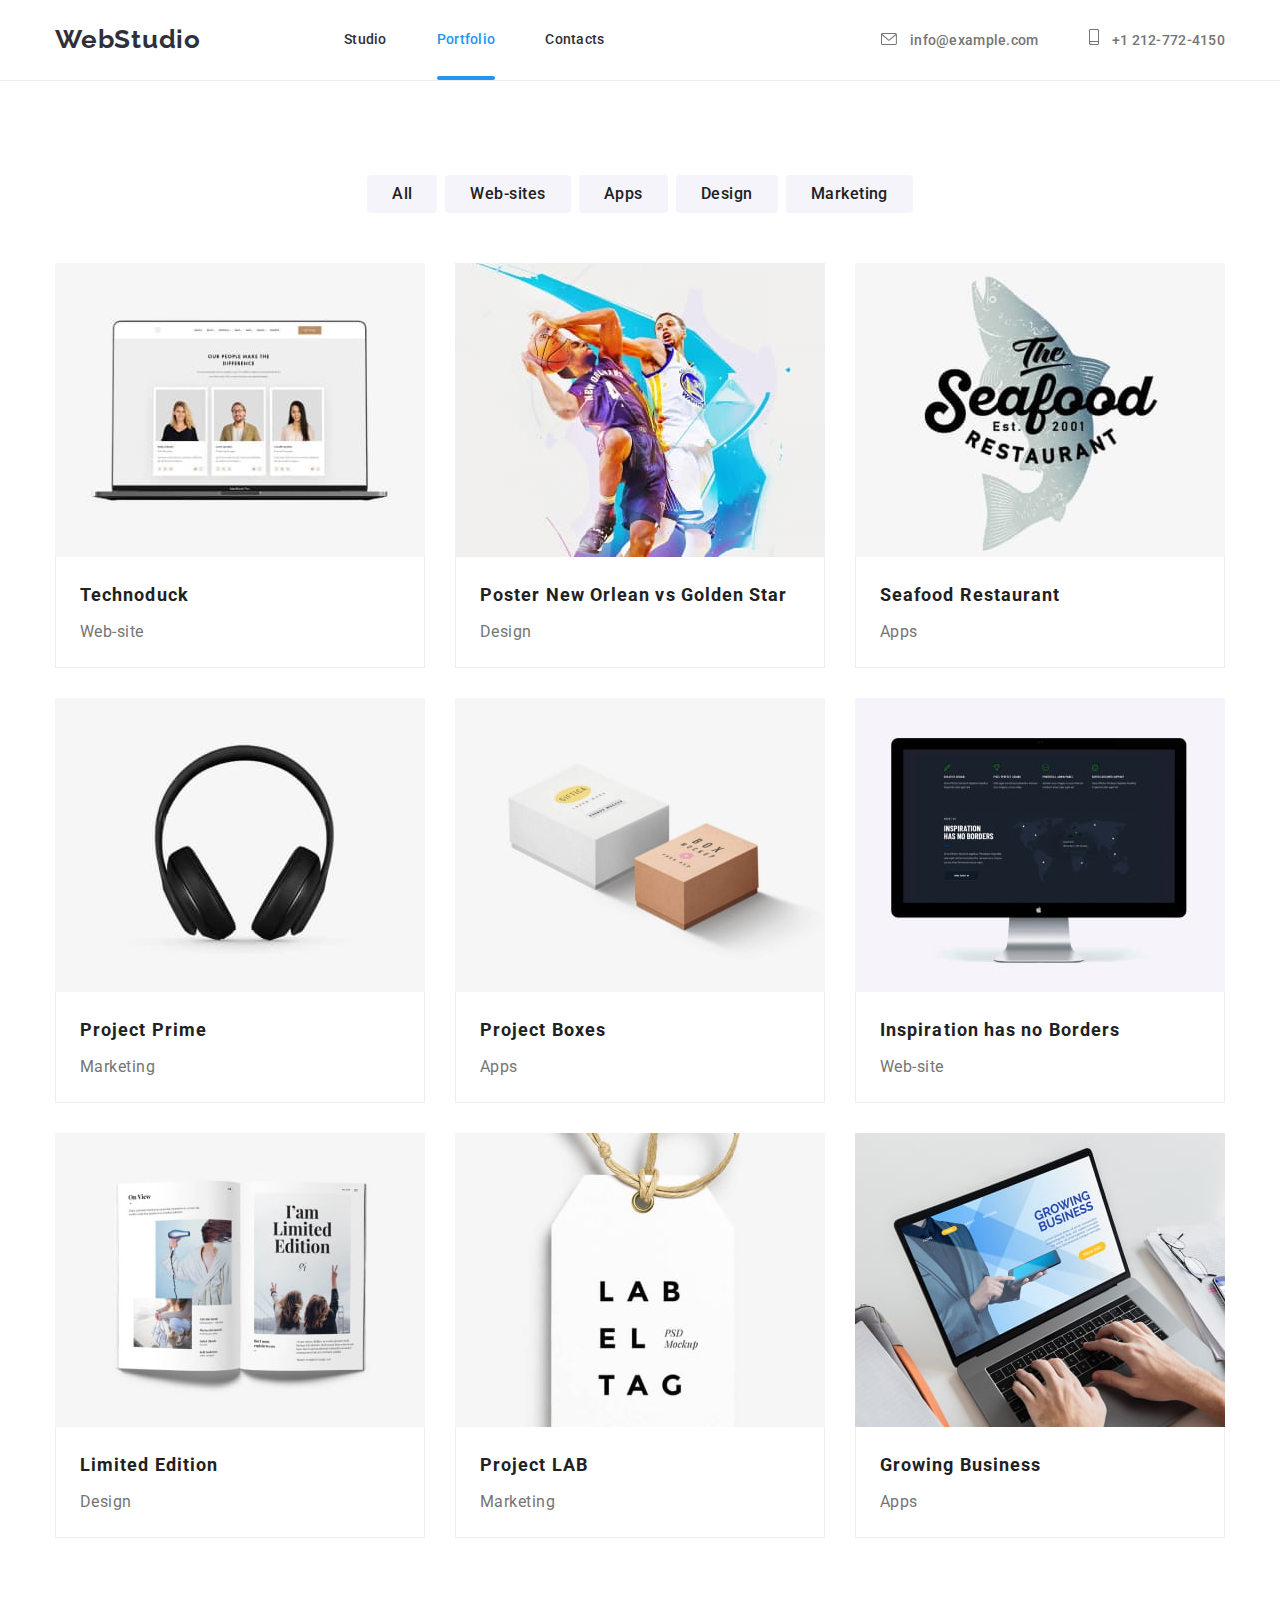
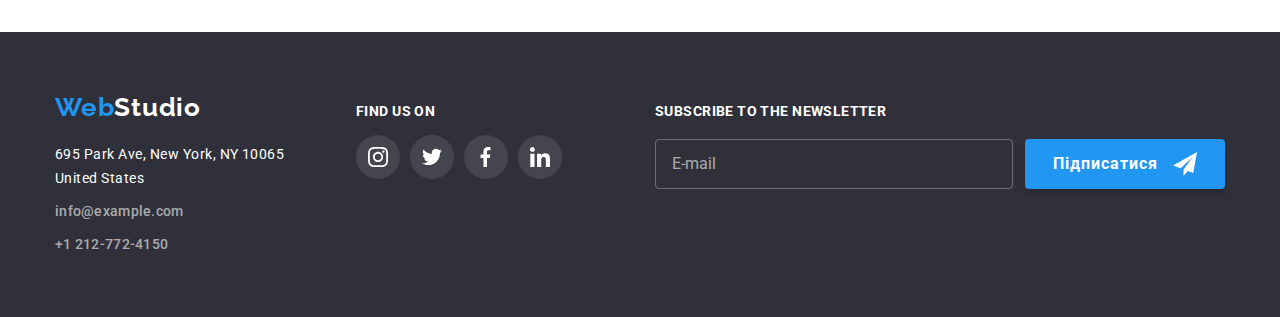
==== portfolio.html @ 1468af61 "2-01" ====
<!DOCTYPE html>
<html lang="en">
  <head>
    <meta charset="UTF-8" />
    <link
      rel="stylesheet"
      href="https://cdnjs.cloudflare.com/ajax/libs/modern-normalize/1.1.0/modern-normalize.min.css"
      integrity="sha512-wpPYUAdjBVSE4KJnH1VR1HeZfpl1ub8YT/NKx4PuQ5NmX2tKuGu6U/JRp5y+Y8XG2tV+wKQpNHVUX03MfMFn9Q=="
      crossorigin="anonymous"
      referrerpolicy="no-referrer"
    />
    <link rel="preconnect" href="https://fonts.googleapis.com" />
    <link rel="preconnect" href="https://fonts.gstatic.com" crossorigin />
    <link href="https://fonts.googleapis.com/css2?family=Raleway:wght@700&family=Roboto:wght@400;500;700;900&display=swap" rel="stylesheet" />

    <meta http-equiv="X-UA-Compatible" content="IE=edge" />
    <meta name="viewport" content="width=device-width, initial-scale=1.0" />

    <link rel="stylesheet" href="./css/styles.css" />
    <title>Portfolio</title>
  </head>
  <body>
    <header class="header">
      <div class="| container flex">
        <nav class="main-nav">
          <ul class="nav-list | flex">
            <li class="nav-list__li">
              <a class="logo logo--header | link" href="./index.html"><span class="logo_span">Web</span>Studio</a>
            </li>
            <li class="nav-list__li"><a class="nav-list__link | link" href="./index.html">Studio</a></li>
            <li class="nav-list__li"><a class="nav-list__link | link is-active" href="./portfolio.html">Portfolio</a></li>
            <li class="nav-list__li"><a class="nav-list__link | link" href="#">Contacts</a></li>
          </ul>
        </nav>
        <ul class="contacts | flex">
          <li class="contacts__li">
            <a class="contacts__link | flex link" href="mailto:info@example.com">
              <svg class="svg-small" width="16px" height="12px">
                <use href="./images/icons.svg#icon-envelope"></use>
              </svg>
              info@example.com</a
            >
          </li>
          <li class="contacts__li">
            <a class="contacts__link | flex link" href="tel:+12127724150">
              <svg class="svg-small" width="10px" height="16px">
                <use href="./images/icons.svg#icon-smartphone"></use>
              </svg>
              +1 212-772-4150</a
            >
          </li>
        </ul>
      </div>
    </header>

    <main>
      <section class="portfolio-section-one | section">
        <div class="container">
          <h1 class="portfolio-section-one__main-header hidden">Filters For Our Portfolio Projects</h1>
          <ul class="portfolio-section-one__buttons | flex">
            <li><button class="portfolio-section-one__button" type="submit">All</button></li>
            <li><button class="portfolio-section-one__button" type="submit">Web-sites</button></li>
            <li><button class="portfolio-section-one__button" type="submit">Apps</button></li>
            <li><button class="portfolio-section-one__button" type="submit">Design</button></li>
            <li><button class="portfolio-section-one__button" type="submit">Marketing</button></li>
          </ul>

          <ul class="portfolio-cards | flex">
            <li class="portfolio-cards__card">
              <a class="portfolio-cards__link" href="#">
                <div class="portfolio-cards__img-wrapper">
                  <img src="./images/gallery/portfolio1.jpg" alt="Technoduck" width="370" />
                  <p class="portfolio-cards__text">
                    Technoduck is a state-of-the-art coronavirus distribution platform. Companies use this platform for digital espionage and attacks on competitors' secure servers.
                  </p>
                </div>
                <div class="portfolio-cards__li-wrapper">
                  <h2 class="portfolio-cards__card-header">Technoduck</h2>
                  <p>Web-site</p>
                </div>
              </a>
            </li>
            <li class="portfolio-cards__card">
              <a class="portfolio-cards__link" href="#">
                <div class="portfolio-cards__img-wrapper">
                  <img src="./images/gallery/portfolio2.jpg" alt="Poster New Orlean vs Golden Star" width="370" />
                  <p class="portfolio-cards__text">
                    Technoduck is a state-of-the-art coronavirus distribution platform. Companies use this platform for digital espionage and attacks on competitors' secure servers.
                  </p>
                </div>
                <div class="portfolio-cards__li-wrapper">
                  <h2 class="portfolio-cards__card-header">Poster New Orlean vs Golden Star</h2>
                  <p>Design</p>
                </div>
              </a>
            </li>
            <li class="portfolio-cards__card">
              <a class="portfolio-cards__link" href="#">
                <div class="portfolio-cards__img-wrapper">
                  <img src="./images/gallery/portfolio3.jpg" alt="Seafood Restaurant " width="370" />
                  <p class="portfolio-cards__text">
                    Technoduck is a state-of-the-art coronavirus distribution platform. Companies use this platform for digital espionage and attacks on competitors' secure servers.
                  </p>
                </div>
                <div class="portfolio-cards__li-wrapper">
                  <h2 class="portfolio-cards__card-header">Seafood Restaurant</h2>
                  <p>Apps</p>
                </div>
              </a>
            </li>
            <li class="portfolio-cards__card">
              <a class="portfolio-cards__link" href="#">
                <div class="portfolio-cards__img-wrapper">
                  <img src="./images/gallery/portfolio4.jpg" alt="Project Prime" width="370" />
                  <p class="portfolio-cards__text">
                    Technoduck is a state-of-the-art coronavirus distribution platform. Companies use this platform for digital espionage and attacks on competitors' secure servers.
                  </p>
                </div>
                <div class="portfolio-cards__li-wrapper">
                  <h2 class="portfolio-cards__card-header">Project Prime</h2>
                  <p>Marketing</p>
                </div>
              </a>
            </li>
            <li class="portfolio-cards__card">
              <a class="portfolio-cards__link" href="#">
                <div class="portfolio-cards__img-wrapper">
                  <img src="./images/gallery/portfolio5.jpg" alt="Project Boxes" width="370" />
                  <p class="portfolio-cards__text">
                    Technoduck is a state-of-the-art coronavirus distribution platform. Companies use this platform for digital espionage and attacks on competitors' secure servers.
                  </p>
                </div>
                <div class="portfolio-cards__li-wrapper">
                  <h2 class="portfolio-cards__card-header">Project Boxes</h2>
                  <p>Apps</p>
                </div>
              </a>
            </li>
            <li class="portfolio-cards__card">
              <a class="portfolio-cards__link" href="#">
                <div class="portfolio-cards__img-wrapper">
                  <img src="./images/gallery/portfolio6.jpg" alt="Inspiration has no Borders" width="370" />
                  <p class="portfolio-cards__text">
                    Technoduck is a state-of-the-art coronavirus distribution platform. Companies use this platform for digital espionage and attacks on competitors' secure servers.
                  </p>
                </div>
                <div class="portfolio-cards__li-wrapper">
                  <h2 class="portfolio-cards__card-header">Inspiration has no Borders</h2>
                  <p>Web-site</p>
                </div>
              </a>
            </li>

            <li class="portfolio-cards__card">
              <a class="portfolio-cards__link" href="#">
                <div class="portfolio-cards__img-wrapper">
                  <img src="./images/gallery/portfolio7.jpg" alt="Limited Edition" width="370" />
                  <p class="portfolio-cards__text">
                    Technoduck is a state-of-the-art coronavirus distribution platform. Companies use this platform for digital espionage and attacks on competitors' secure servers.
                  </p>
                </div>
                <div class="portfolio-cards__li-wrapper">
                  <h2 class="portfolio-cards__card-header">Limited Edition</h2>
                  <p>Design</p>
                </div>
              </a>
            </li>
            <li class="portfolio-cards__card">
              <a class="portfolio-cards__link" href="#">
                <div class="portfolio-cards__img-wrapper">
                  <img src="./images/gallery/portfolio8.jpg" alt="Project LAB" width="370" />
                  <p class="portfolio-cards__text">
                    Technoduck is a state-of-the-art coronavirus distribution platform. Companies use this platform for digital espionage and attacks on competitors' secure servers.
                  </p>
                </div>
                <div class="portfolio-cards__li-wrapper">
                  <h2 class="portfolio-cards__card-header">Project LAB</h2>
                  <p>Marketing</p>
                </div>
              </a>
            </li>
            <li class="portfolio-cards__card">
              <a class="portfolio-cards__link" href="#">
                <div class="portfolio-cards__img-wrapper">
                  <img src="./images/gallery/portfolio9.jpg" alt="Growing Business" width="370" />
                  <p class="portfolio-cards__text">
                    Technoduck is a state-of-the-art coronavirus distribution platform. Companies use this platform for digital espionage and attacks on competitors' secure servers.
                  </p>
                </div>
                <div class="portfolio-cards__li-wrapper">
                  <h2 class="portfolio-cards__card-header">Growing Business</h2>
                  <p>Apps</p>
                </div>
              </a>
            </li>
          </ul>
        </div>
      </section>
    </main>
    <footer class="main-footer">
      <div class="baseline container flex">
        <div>
          <a class="logo logo--footer link" href="./index.html"><span class="logo__span">Web</span>Studio</a>
          <address class="main-footer__address">
            <p>
              <a
                class="main-footer__p-link"
                href="https://www.google.com/maps/place/695+Park+Ave,+New+York,+NY+10065,+USA/@40.7689034,-73.9672143,17z/data=!3m1!4b1!4m5!3m4!1s0x89c258ebe8836e8f:0xa007c44e7c4aa0eb!8m2!3d40.7688994!4d-73.9650256"
              >
                695 Park Ave, New York, NY 10065 United States</a
              >
            </p>
            <ul class="">
              <li class="main-footer__link"><a class="link" href="mailto:info@example.com">info@example.com</a></li>
              <li class="main-footer__link"><a class="link" href="tel:+12127724150">+1 212-772-4150</a></li>
            </ul>
          </address>
        </div>
        <div class="main-footer__join-us">
          <p class="main-footer__join-us-txt">Find us on</p>
          <ul class="main-footer__svg-container">
            <li>
              <a class="main-footer__icon-wrapper" href="#">
                <svg class="main-footer__svg" width="20px" height="20px">
                  <use href="./images/icons.svg#icon-instagram"></use>
                </svg>
              </a>
            </li>
            <li>
              <a class="main-footer__icon-wrapper" href="#">
                <svg class="main-footer__svg" width="20px" height="20px">
                  <use href="./images/icons.svg#icon-twitter"></use>
                </svg>
              </a>
            </li>
            <li>
              <a class="main-footer__icon-wrapper" href="#">
                <svg class="main-footer__svg" width="20px" height="20px">
                  <use href="./images/icons.svg#icon-fb"></use>
                </svg>
              </a>
            </li>
            <li>
              <a class="main-footer__icon-wrapper" href="#">
                <svg class="main-footer__svg" width="20px" height="20px">
                  <use href="./images/icons.svg#icon-linkedin"></use>
                </svg>
              </a>
            </li>
          </ul>
        </div>
        <form class="newsletter">
          <label>
            <p>Subscribe to the newsletter</p>
            <div class="| flex">
              <input class="newsletter__text-field" type="text" name="newsletter_sub" placeholder="E-mail" />
              <button class="newsletter__btn-suscribe">Підписатися</button>
            </div>
          </label>
        </form>
      </div>
    </footer>
  </body>
</html>
---- css/styles.css ----
/*====================================*/
/* RESET */
/*====================================*/

/* Box sizing rules */
*,
*::before,
*::after {
  box-sizing: border-box;
}

/* Remove default margin */
* {
    margin: 0;
    padding: 0;
}

ul{
    list-style: none;
}

html:focus-within {
    scroll-behavior: smooth;
  }

.bbb {
    display: inline-block;
    margin: 0 auto;
}

/* Set core body defaults */
body {
  min-height: 100vh;
  text-rendering: optimizeSpeed;
  line-height: 1.5;
}

/* A elements that don't have a class get default styles */
a:not([class]) {
  text-decoration-skip-ink: auto;
}

/* Make images easier to work with */
img,
picture {
  max-width: 100%;
  display: block;
}

/* Inherit fonts for inputs and buttons */
input,
button,
textarea,
select {
  font: inherit;
}



/*====================================*/
/* GLOBAL VAR() */
/*====================================*/

/*====================================*/
/* ROOT */
/*====================================*/
:root{
    --clr-primary:#212121;
    --clr-secondary:rgba(255, 255, 255, 0.6);
    /* --clr-text:#757575; */
    --clr-paragraph-primary:#757575;
    /* --clr-paragraph-secondary: ; */
    --clr-heading-primary:#212121;
    /* --clr-heading-secondary: ; */
    --clr-accent:#2196F3;
    --clr-border:#ECECEC;
    --clr-white:#FFFFFF;
    --clr-black:#000000;
    --bg-color-primary:#2F303A;
    --bg-white:#FFFFFF;
    --btn-bg:#F5F4FA;
    --clr-gallery-li-border: #EEEEEE;
    
    
    --main-transition: cubic-bezier(0.4, 0, 0.2, 1);

    --icons-bg: #AFB1B8;

    /* main nav and some text*/
    --fs-300: 0.875rem;
    /* text */
    --fs-400: 16px;
    --fs-500: 1.125rem;
    --fs-600: 1.625rem;
    --fs-700: 2.25rem;
    --fs-900: 3.75rem;
  
    --ff-logo: 'Raleway', sans-serif ;
    
    /* 

    .primary__item
    .primary__box
    .button
    .section-one
    .section-two
    .section-three */
    
    }
/*====================================*/
/* TYPOGRAPHY */
/*====================================*/


/*====================================*/
/* BODY */
/*====================================*/
body {
    font-family: "Roboto", sans-serif;
    font-size: 16px;
    color: var(--main-black);
    letter-spacing: 0.03em;
    line-height: 1.62;
}

/*====================================*/
/* HEADER > main_nav */
/*====================================*/

.header{
    border-bottom: 1px solid var(--clr-border);
}


.nav-list__li{
    margin-right: 50px;
}
.nav-list__li:last-child{
    margin-right: 0;
}

.nav-list__link{
    padding-bottom: 32px;
    padding-top: 32px;
}

.contacts{
    margin-left: auto;
}
.contacts__li{
    margin-right: 50px;
}
.contacts__li:last-child{
    margin-right: 0;
}
.contacts__link.link{
    color: var(--clr-paragraph-primary);
}

/*====================================*/
/* SECTIONS */
/*====================================*/

.section{
    padding-top: 94px;
    padding-bottom: 94px;
}
/* section-one */
.section-one{
    background-color: var(--bg-color-primary);
    background-image: linear-gradient(rgba(47, 48, 58, 0.4), rgba(47, 48, 58, 0.4)), 
    url('../images/hearo-img.jpg') ;
    max-width: 1600px;
    margin-inline: auto;
    padding-top: 200px;
    padding-bottom: 200px;
}
/*====================================*/
/* section-two */
.section-two{
    background-color: var(--bg-white);
    padding-bottom: 0;
}

.section-two__cards{
    display: flex;
    justify-content: space-between;
}
.section-two__card{
    width: 270px;
}

.section-two__svg-container{
    display: flex;
    justify-content: center;
    align-items: center;
    background-color: var(--btn-bg);
    height: 120px;
    margin-bottom: 30px;

}

.section-two__header{
    font-weight: 700;
    font-size: var(--fs-300);
    line-height: 1.2;
    letter-spacing: 0.03em;
    text-transform: uppercase;
    color: var(--clr-primary);
    margin-bottom: 10px;
}
.section-two__p{
    font-size: var(--fs-300);
    color: var(--clr-paragraph-primary);
    line-height: 1.71;

}
.section-three{
    background-color: var(--bg-white);
}
.section-three__header{
    font-weight: 700;
    font-size: var(--fs-700);
    text-align: center;
    line-height: 1.16;
    letter-spacing: 0.03em;
    text-transform: uppercase;
    color: var(--clr-primary);
    margin-bottom: 50px;

}
.section-three__cards{
    display: flex;
    justify-content: space-between;
}

.section-three__card{
    position: relative;
    z-index: 0;
}

.section-three__card-overlay{
    display: flex;
    align-items: center;
    justify-content: center;

    font-weight: 700;
    line-height: 1.2;
    letter-spacing: 0.03em;
    text-transform: uppercase;
    color: var(--clr-white);

    background: linear-gradient(rgba(47, 48, 58, 0.8),rgba(47, 48, 58, 0.8));
    
    position: absolute;
    bottom: 0;
    height: 70px;
    width: 100%;
}


.section-four{
    background-color: var(--btn-bg);
}
.section-four__header{
    font-weight: 700;
    font-size: var(--fs-700);
    text-align: center;
    line-height: 1.16;
    letter-spacing: 0.03em;
    text-transform: uppercase;
    color: var(--clr-primary);
    margin-bottom: 50px;

}
.section-four__cards{
    display: flex;
    justify-content: space-between;
    text-align: center;

}
.section-four__card{
    background-color: var(--clr-white);
    width: 270px;
    box-shadow: 0px 1px 3px rgba(0, 0, 0, 0.12), 0px 1px 1px rgba(0, 0, 0, 0.14), 0px 2px 1px rgba(0, 0, 0, 0.2);
    border-radius: 0px 0px 4px 4px;
}

.section-four__card-wrapper{
    display: flex;
    flex-direction: column;
    padding-top: 30px;
    padding-bottom: 30px;
}
.section-four__card-header{
    font-weight: 500;
    font-size: 16px;
    line-height: 1.18;
    margin-bottom: 10px;
}

.section-four__card-text{
    color: var(--clr-paragraph-primary);
    line-height: 1.17;
}

.section-four__svg-container{
    display: flex;
    gap: 10px;
    margin-inline: auto;
    margin-top: 16px;

}

.section-four__icon-wrapper{
    display: flex;
    justify-content: center;
    align-items: center;
    width: 44px;
    height: 44px;
    border-radius: 50%;
    outline: none;

    transition: background-color 250ms var(--main-transition);
}

.section-four__icon-wrapper:hover,
.section-four__icon-wrapper:focus {
    outline: none;
    background-color: var(--clr-accent);
}

.section-four__svg{
    fill: var(--icons-bg);
    transition: fill 250ms var(--main-transition);

}

.section-four__icon-wrapper:hover .section-four__svg,
.section-four__icon-wrapper:focus .section-four__svg {
    outline: none;
    fill: var(--clr-white);
}


/*====================================*/
/* COMPONENTS */
/*====================================*/
.visually-hidden {
    position: absolute;
    width: 1px;
    height: 1px;
    margin: -1px;
    border: 0;
    padding: 0;
    
    white-space: nowrap;
    clip-path: inset(100%);
    clip: rect(0 0 0 0);
    overflow: hidden;
  }

.container{
    width: 1200px;
    padding-left: 15px ;
    padding-right: 15px;
    margin-inline: auto;
}

.flex{
    display: flex;
    align-items: center;
}

.flex-column{
    display: flex;
    flex-direction: column;
    align-items: center;
}
/*====================================*/
/* HEADERS */

.section-one__header{
    color: var(--clr-white);
    font-weight: 900;
    font-size: 44px;
    line-height: 1.36;
    text-align: center;
    letter-spacing: 0.06em;
    text-transform: uppercase;
}



/*====================================*/
/* LINKS */

.link {
    display: inline-block;
    color: var(--bg-color-primary);
    font-size: var(--fs-300);
    font-weight: 500;
    line-height: 1.14;
    letter-spacing: 0.02em;
    text-decoration: none;

    transition: color 250ms var(--main-transition);

}


.link:hover, .link:focus{
    outline: none;
color: var(--clr-accent);
}



.is-active{
    position: relative;
    color: var(--clr-accent);
}

.is-active::after{
    content: "";
    position: absolute;
    left: 0;
    bottom: 0;
    display: block;
    width: 100%;
    border-bottom: 4px solid var(--clr-accent);
    border-radius: 2px;
}

/* LOGO */

.logo{
font-family: var(--ff-logo);
font-style: normal;
font-weight: 700;
font-size: 26px;
line-height: 1.192;
letter-spacing: 0.03em;
}
.logo--header{
    margin-right: 93px;
}
.logo--footer{
    color: var(--clr-white);
    margin-bottom: 20px;
}

.logo__span{
    color: var(--clr-accent);
}
/*====================================*/
/*BUTTONS*/
.section-one__btn{
    font-family: "Roboto", sans-serif;
    background-color: var(--clr-accent);
    color: var(--clr-white);
    font-weight: 700;
    font-size: var(--fs-400);
    line-height: 1.88;
    letter-spacing: 0.06em;
    padding: 10px 32px;
    margin-top: 30px;
    box-shadow: 0px 4px 4px rgba(0, 0, 0, 0.15);
    border-radius: 4px;
    border: none;
    cursor: pointer;

}

.hidden{
    font-size: 0.1px;
    color: transparent;

}

/*====================================*/
/* FOOTER */
.main-footer{
   background-color: var(--bg-color-primary);
   padding-top: 60px;
   padding-bottom: 60px;
}

.main-footer__address{
    display: flex;
    flex-direction: column;
    font-style: normal;
    font-weight: 400;
    font-size: 14px;
    line-height: 1.71;
    color: #FFFFFF;
    width: 231px;
}

.main-footer__link{
    margin-top: 9px;
}
.main-footer__link > a{
    color: var(--clr-secondary);
}





/* PORTFOLIO PAGE */


.portfolio-section-one__main-header{
    text-align: center;
}

.portfolio-section-one__buttons{
    justify-content: center;
    margin-bottom: 50px;
}

.portfolio-section-one__buttons li{
    margin-right: 8px;
}
.portfolio-section-one__buttons li:last-child {
    margin: 0;
}

.portfolio-section-one__button{
    background-color: var(--btn-bg);
    color: var(--clr-primary);
    font-family: 'Roboto';
    font-style: normal;
    font-weight: 500;
    font-size: 16px;
    line-height: 1.62;
    text-align: center;
    letter-spacing: 0.03em;
    padding: 6px 25px;
    border-radius: 4px;
    border: none;

    transition: background-color 250ms var(--main-transition),
                color 250ms var(--main-transition),
                box-shadow 250ms var(--main-transition);

}

.portfolio-section-one__button:hover,
.portfolio-section-one__button:focus{
    background-color: var(--clr-accent);
    outline: none;
    color: var(--clr-white);
    cursor: pointer;
    box-shadow: 0px 3px 1px rgba(0, 0, 0, 0.1), 0px 1px 2px rgba(0, 0, 0, 0.08), 0px 2px 2px rgba(0, 0, 0, 0.12);
}

.portfolio-cards{
    flex-wrap: wrap;
    /* flex-basis: calc((100% - 20px) / 3); */
    gap: 30px;
}

.portfolio-cards__card{
    line-height: 1.88;
    color: #757575;
    padding-bottom: 0;
}

.portfolio-cards__card:focus,
.portfolio-cards__card:hover{
    box-shadow: 0px 1px 1px rgba(0, 0, 0, 0.12), 0px 4px 4px rgba(0, 0, 0, 0.06), 1px 4px 6px rgba(0, 0, 0, 0.16);
    outline: none;
}

.portfolio-cards__link{
    display: block;
    text-decoration: none;
    color: var(--clr-paragraph-primary);

    transition: box-shadow 250ms var(--main-transition);
}

.portfolio-cards__link:visited{
    text-decoration: none;
    
}

.portfolio-cards__link:focus,
.portfolio-cards__link:hover{
    box-shadow: 0px 1px 1px rgba(0, 0, 0, 0.12), 0px 4px 4px rgba(0, 0, 0, 0.06), 1px 4px 6px rgba(0, 0, 0, 0.16);
    outline: none;
}


/* .portfolio-cards__card:nth-child(-n+3){
    margin-top: 0;
} */

.portfolio-cards__img-wrapper{
    position: relative;
    overflow: hidden;
    width: 370px;

}

.portfolio-cards__text{
    position: absolute;
    top:100%;
    padding-top: 64px;
    padding-inline: 24px;
    color: var(--clr-white);
    background-color: rgba(33, 150, 243, 0.9);
    padding: 63px 24px;
    font-size: 18px;
    line-height: 1.55;
    width: 100%;
    height: 100%;
    transition: transform 250ms var(--main-transition);

}



.portfolio-cards__link:hover .portfolio-cards__text,
.portfolio-cards__link:focus .portfolio-cards__text {
    transform: translateY(-100%);
    outline: none;
}

.portfolio-cards__li-wrapper{
    position: relative;
    border-left: 1px solid #EEEEEE;
    border-right: 1px solid #EEEEEE;
    border-bottom: 1px solid #EEEEEE;
    padding: 20px 24px;
    background-color: white;
    z-index: 1;
}

.portfolio-cards__card-header{
    font-weight: 700;
    font-size: 18px;
    line-height: 2;
    letter-spacing: 0.06em;
    color: #212121;
    /* margin-top: 20px; */
    margin-bottom: 4px;
}

.svg-small{
    display: inline-block;
    margin-right: 10px;
    fill: currentColor;

    transition: fill 250ms var(--main-transition);

}

.link:hover .svg-small, .link:focus .svg-small{
    fill: var(--clr-accent);
    outline: none;
}

.main-footer__join-us{
    margin-left: 70px;
}

.baseline{
    align-items: baseline;
}

.main-footer__join-us-txt{
font-weight: 700;
font-size: 14px;
line-height: 1.15;
letter-spacing: 0.03em;
text-transform: uppercase;
color: var(--clr-white);
}

.main-footer__svg-container{
    display: flex;
    gap: 10px;
    margin-inline: auto;
    margin-top: 16px;

}

.main-footer__icon-wrapper{
    display: flex;
    justify-content: center;
    align-items: center;
    width: 44px;
    height: 44px;
    border-radius: 50%;
    background-color: rgba(255, 255, 255, 0.1);

    transition: background-color 250ms var(--main-transition);

}

.main-footer__icon-wrapper:hover,
.main-footer__icon-wrapper:focus {
    background-color: var(--clr-accent);
    outline: none;
}



.main-footer__svg{
fill: var(--clr-white);
}

.our-clients__svg-wrapper{
    display: flex;
    gap:30px;
}

.our-clients__title{
    font-weight: 700;
    font-size: 36px;
    line-height: 42px;
    text-align: center;
    letter-spacing: 0.03em;
    text-transform: uppercase;

    color: var(--clr-heading-primary);


    margin-bottom: 50px;
}

.our-clients__link{
    display: flex;
    justify-content: center;
    align-items: center;
    width: 170px;
    height: 92px;
    border: 1px solid var(--icons-bg);
    border-radius: 4px;

    transition: border 250ms var(--main-transition);

   
}
.our-clients__svg{
    fill: var(--icons-bg);
    transition: fill 250ms var(--main-transition);

}

.our-clients__link:hover .our-clients__svg,
.our-clients__link:focus .our-clients__svg{
    outline: none;
    fill: var(--clr-accent);
}
.our-clients__link:hover,
.our-clients__link:focus{
    outline: none;
    border: 1px solid var(--clr-accent);

}

/* =====11111111===== */


.is-hidden {
    /* visibility: hidden; */
    pointer-events: none;
    position: absolute;
}

.backdrop{
    position: fixed;
    top: 0;
    left: 0;
    width: 100%;
    height: 100%;
    opacity: 1;

    background-color: rgba(0, 0, 0, 0.2);

    transition: opacity 500ms cubic-bezier(0.075, 0.82, 0.165, 1);

}

.backdrop.is-hidden{
    opacity: 0;
}

.modal-window{
    position: fixed;
    top: 50%;
    left: 50%;
    width: 528px;
    height: 582px;

    padding: 40px;

    transform: translate(-50%, -50%);

    /* opacity: 0; */
    /* translate */
    /* scale: ; */

    z-index: 0;
    background-color: #FFFFFF;

}

.modal-window__close-btn{
    position: absolute;
    right: 8px;
    top: 8px;

    height: 30px;
    width: 30px;


    border-radius: 50%;

    display: flex;
    justify-content: center;
    align-items: center;

    font-family: "Roboto", sans-serif;
    /* background-color: var(--clr-accent); */
    background-color: var(--clr-white);
    font-weight: 700;
    font-size: var(--fs-400);
    line-height: 1.88;
    letter-spacing: 0.06em;

    border: 1px solid rgba(0, 0, 0, 0.1);
    cursor: pointer;

    outline-color: transparent;
}

.modal-window__close-svg{
    fill: var(--clr-black);
    transition: fill 250ms cubic-bezier(0.4, 0, 0.2, 1);
}

.modal-window__close-btn:hover .modal-window__close-svg{
    fill: var(--clr-accent);

}

.section-four__icon-wrapper{
    display: flex;
    justify-content: center;
    align-items: center;
    width: 44px;
    height: 44px;
    border-radius: 50%;
}

.section-four__icon-wrapper:hover,
.section-four__icon-wrapper:focus {
    background-color: var(--clr-accent);
}
.section-four__icon-wrapper:hover .section-four__svg,
.section-four__icon-wrapper:focus .section-four__svg {
    fill: var(--clr-white);
}

.main-footer__p-link{
    text-decoration: none;
    color: var(--clr-white);
    line-height: 1.71;
}

.main-footer__p-link:hover,
.main-footer__p-link:focus{
    color: var(--clr-accent);
    outline: none;
}

.newsletter{
    font-weight: 700;
    font-size: 14px;
    line-height: 1.15;
    letter-spacing: 0.03em;
    text-transform: uppercase;
    color: var(--clr-white);
    margin-left: 93px;
    width: 100%;
}

.newsletter p{
margin-bottom: 20px;
}

.newsletter p{
    margin-bottom: 20px;
    }

.newsletter__text-field{
    height: 50px;
    /* flex-grow: 1; */
    width: 358px;
    background-color: transparent;
    border: 1px solid rgba(255, 255, 255, 0.3);
    border-radius: 4px;
    outline: var(--clr-accent);
    color: var(--clr-border);
    padding-left: 16px;
    font-weight: normal;

    transition: outline-color 250ms var(--main-transition);

}

.newsletter__text-field::placeholder{
    font-size: 16px;

    font-weight: 400;

    line-height: 1.25;
    color: rgba(255, 255, 255, 0.6);
}

.newsletter__text-field:focus,
.newsletter__text-field:active {
    border-color: var(--clr-accent);
    outline: var(--clr-accent) thick;
}

.newsletter__btn-suscribe{

    position: relative;

    display: flex;
    align-items: center;
    justify-content: start;
    min-width: 200px;
    height: 50px;

    font-family: "Roboto", sans-serif;
    background-color: var(--clr-accent);
    color: var(--clr-white);
    font-weight: 700;
    font-size: 16px;
    line-height: 1.88;
    letter-spacing: 0.06em;

    padding: 10px 28px;
    margin-left: 12px;

    box-shadow: 0px 4px 4px rgba(0, 0, 0, 0.15);
    border-radius: 4px;
    border: none;
    cursor: pointer;

    transition: background-color 250ms cubic-bezier(0.4, 0, 0.2, 1) ;

}

.newsletter__btn-suscribe::after{
    content: "";
    width: 24px;
    height: 24px;

    position: absolute;
    top: 50%;
    right: 28px;
    transform: translateY(-50%);

    background-image: url(../images/send.svg);
    background-repeat: no-repeat;

}

.newsletter__btn-suscribe:active, 
.newsletter__btn-suscribe:focus{
    background-color: #188CE8;
}

.modal-window__form{
    display: flex;
    flex-direction: column;
    justify-content: center;
    align-items: center;
}

.modal-window__text{
    font-weight: 700;
    font-size: 20px;
    line-height: 23px;
    text-align: center;
    letter-spacing: 0.03em;

    margin-bottom: 12px;

    color: #212121;
}
.modal-window__submit-btn{
    position: relative;

    display: flex;
    align-items: center;
    justify-content: start;
    min-width: 200px;
    height: 50px;

    font-family: "Roboto", sans-serif;
    background-color: var(--clr-accent);
    color: var(--clr-white);
    font-weight: 700;
    font-size: 16px;
    line-height: 1.88;
    letter-spacing: 0.06em;

    padding: 10px 28px;
    margin-left: 12px;

    box-shadow: 0px 4px 4px rgba(0, 0, 0, 0.15);
    border-radius: 4px;
    border: none;
    cursor: pointer;

}

.modal-window label{
    display: block;

    width: 100%;

}

.modal-window label p{
    font-size: 12px;
    line-height: 1.2;
    letter-spacing: 0.01em;
    color: #757575;

    margin-bottom: 4px;

}

.modal-window form input{
    width: 100%;
    height: 40px;

    border: 1px solid rgba(33, 33, 33, 0.2);
    border-radius: 4px;

    padding-left: 42px;
    margin-bottom: 10px;
    outline-color:transparent;
    transition: outline-color 250ms cubic-bezier(0.4, 0, 0.2, 1),
    border-color 250ms cubic-bezier(0.4, 0, 0.2, 1);


}

.modal-window form input:active,
.modal-window form input:focus{

    border: 1px solid var(--clr-accent);
    outline-color: var(--clr-accent);
}

.modal-window form textarea{
    width: 100%;
    height: 120px;

    border: 1px solid rgba(33, 33, 33, 0.2);
    border-radius: 4px;
    outline-color: var(--clr-accent);

    padding: 12px 16px;

    resize: none;
}

.modal-window form textarea::placeholder{
    color: rgba(117, 117, 117, 0.5);
    font-size: 12px;
}

.modal-window__input-wrapper{
    position: relative;
}

.modal-window__svg{
    position: absolute;
    top: 11px;
    left: 12px;

    transition: fill 250ms cubic-bezier(0.4, 0, 0.2, 1);
}

.modal-window form input:focus + .modal-window__svg,
.modal-window form input:active + .modal-window__svg{
    fill: #2196F3;
}

.modal-window input[type="checkbox"] {
    display: inline-block;
    width: 16px;
    height: 15px;
    /* opacity: 0; */
    appearance: none;
    background-color: #2196F3;
}

.modal-window__checkbox-labell{
    text-align: center;
    margin-top: 20px;
}

.modal-window__accept-span{
    position: relative;
    font-size: 14px;
    line-height: 1.71;
    letter-spacing: 0.03em;
    color: var(--clr-paragraph-primary);
    padding-left: 25px;
}

.modal-window__accept-span::before{
    content: '';
    position: absolute;

    top: 50%;
    left: 0;

    transform: translateY(-50%);
    width: 16px;
    height: 15px;
    background-color: transparent;
    border: 2px solid var(--clr-primary);

    transition: border-color 250ms cubic-bezier(0.4, 0, 0.2, 1),
                outline-color 250ms cubic-bezier(0.4, 0, 0.2, 1),
                background-image 250ms cubic-bezier(0.4, 0, 0.2, 1);
}

input[type="checkbox"]:checked + .modal-window__accept-span::before{
    content: '';
    background-color: #2196F3;
    background-image: url(../images/check.svg);
    /* background-image: url(../images/icons.svg#icon-fb); */
    background-size: 11px 8px;
    background-repeat: no-repeat;
    background-position: center;
    
}

.modal-window input[type="checkbox"]:focus + .modal-window__accept-span::before{
    outline-color: var(--clr-accent);
    border-color: var(--clr-accent);
}

.modal-window input[type="checkbox"]:active + .modal-window__accept-span::before{
    outline-color: var(--clr-accent);
}

.modal-window a{
    color: var(--clr-accent);
    border-color: var(--clr-accent);

}

.modal-window__submit-btn{
    max-width: 200px;
    margin-top: 30px;
    display: flex;
    justify-content: center;

    box-shadow: 0px 4px 4px rgba(0, 0, 0, 0.15);
    border-radius: 4px;
    transition: background-color 250ms cubic-bezier(0.4, 0, 0.2, 1);
}

.modal-window__submit-btn:active, 
.modal-window__submit-btn:focus{
    background-color: #188CE8;
}
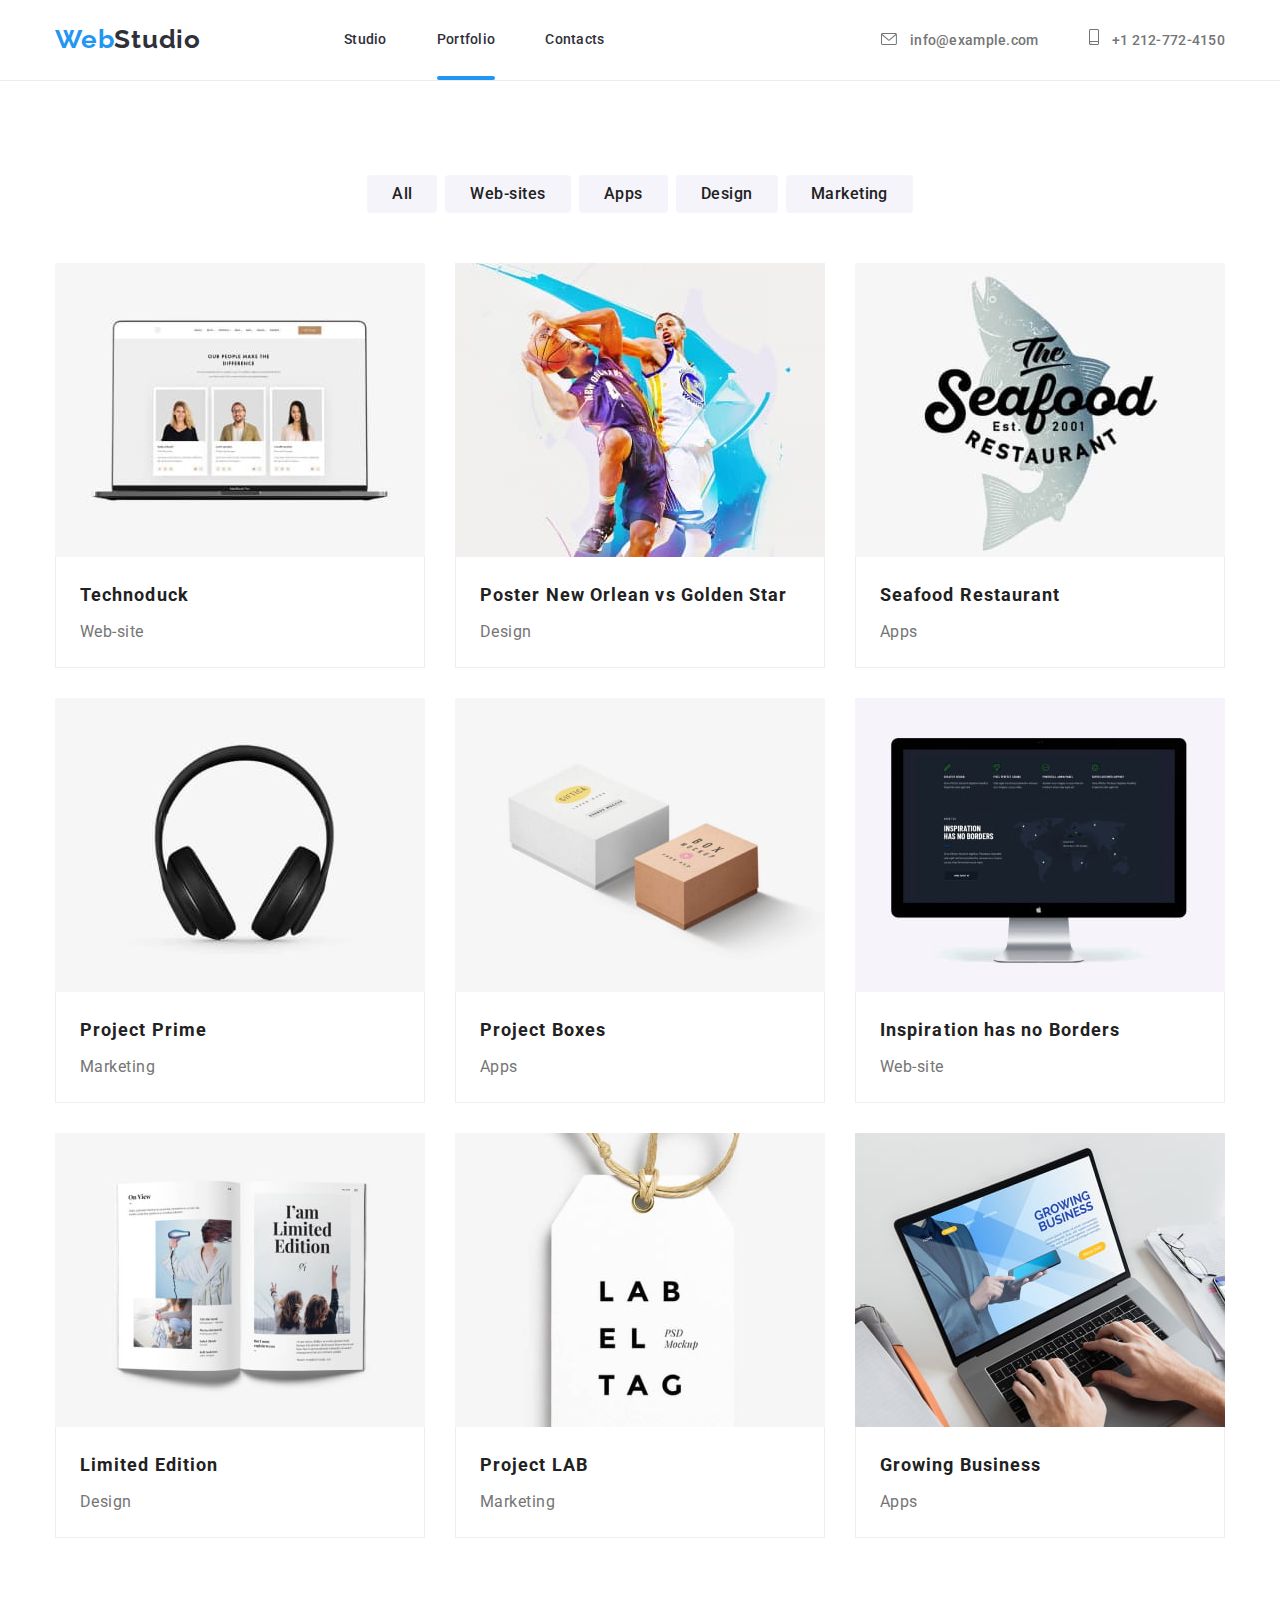
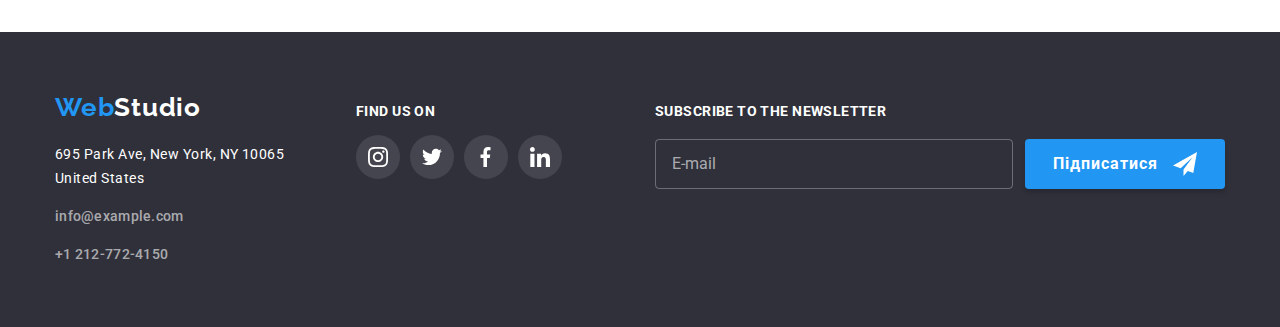
==== commit 5501d953: "737" ====
--- a/portfolio.html
+++ b/portfolio.html
@@ -16,7 +16,9 @@
     <meta http-equiv="X-UA-Compatible" content="IE=edge" />
     <meta name="viewport" content="width=device-width, initial-scale=1.0" />
 
-    <link rel="stylesheet" href="./css/styles.css" />
+    <!-- <link rel="stylesheet" href="./css/styles.css" /> -->
+    <link rel="stylesheet" href="./css/main.css" />
+
     <title>Portfolio</title>
   </head>
   <body>
@@ -25,7 +27,7 @@
         <nav class="main-nav">
           <ul class="nav-list | flex">
             <li class="nav-list__li">
-              <a class="logo logo--header | link" href="./index.html"><span class="logo_span">Web</span>Studio</a>
+              <a class="logo logo--header | link" href="./index.html"><span class="logo__span">Web</span>Studio</a>
             </li>
             <li class="nav-list__li"><a class="nav-list__link | link" href="./index.html">Studio</a></li>
             <li class="nav-list__li"><a class="nav-list__link | link is-active" href="./portfolio.html">Portfolio</a></li>
@@ -211,8 +213,8 @@
               >
             </p>
             <ul class="">
-              <li class="main-footer__link"><a class="link" href="mailto:info@example.com">info@example.com</a></li>
-              <li class="main-footer__link"><a class="link" href="tel:+12127724150">+1 212-772-4150</a></li>
+              <li class="main-footer__link"><a class="link main-footer__link" href="mailto:info@example.com">info@example.com</a></li>
+              <li class="main-footer__link"><a class="link main-footer__link" href="tel:+12127724150">+1 212-772-4150</a></li>
             </ul>
           </address>
         </div>
--- a/css/styles.css
+++ b/css/styles.css
@@ -83,7 +83,7 @@
     --clr-gallery-li-border: #EEEEEE;
     
     
-    --main-transition: cubic-bezier(0.4, 0, 0.2, 1);
+    --transition-cubic-bezier: cubic-bezier(0.4, 0, 0.2, 1);
 
     --icons-bg: #AFB1B8;
 
@@ -216,6 +216,7 @@
     line-height: 1.71;
 
 }
+
 .section-three{
     background-color: var(--bg-white);
 }
@@ -322,7 +323,7 @@
     border-radius: 50%;
     outline: none;
 
-    transition: background-color 250ms var(--main-transition);
+    transition: background-color 250ms var(--transition-cubic-bezier);
 }
 
 .section-four__icon-wrapper:hover,
@@ -333,7 +334,7 @@
 
 .section-four__svg{
     fill: var(--icons-bg);
-    transition: fill 250ms var(--main-transition);
+    transition: fill 250ms var(--transition-cubic-bezier);
 
 }
 
@@ -405,7 +406,7 @@
     letter-spacing: 0.02em;
     text-decoration: none;
 
-    transition: color 250ms var(--main-transition);
+    transition: color 250ms var(--transition-cubic-bezier);
 
 }
 
@@ -476,7 +477,6 @@
 .hidden{
     font-size: 0.1px;
     color: transparent;
-
 }
 
 /*====================================*/
@@ -494,7 +494,7 @@
     font-weight: 400;
     font-size: 14px;
     line-height: 1.71;
-    color: #FFFFFF;
+    color: var(--clr-white );
     width: 231px;
 }
 
@@ -542,9 +542,9 @@
     border-radius: 4px;
     border: none;
 
-    transition: background-color 250ms var(--main-transition),
-                color 250ms var(--main-transition),
-                box-shadow 250ms var(--main-transition);
+    transition: background-color 250ms var(--transition-cubic-bezier),
+                color 250ms var(--transition-cubic-bezier),
+                box-shadow 250ms var(--transition-cubic-bezier);
 
 }
 
@@ -580,7 +580,7 @@
     text-decoration: none;
     color: var(--clr-paragraph-primary);
 
-    transition: box-shadow 250ms var(--main-transition);
+    transition: box-shadow 250ms var(--transition-cubic-bezier);
 }
 
 .portfolio-cards__link:visited{
@@ -618,7 +618,7 @@
     line-height: 1.55;
     width: 100%;
     height: 100%;
-    transition: transform 250ms var(--main-transition);
+    transition: transform 250ms var(--transition-cubic-bezier);
 
 }
 
@@ -632,11 +632,11 @@
 
 .portfolio-cards__li-wrapper{
     position: relative;
-    border-left: 1px solid #EEEEEE;
-    border-right: 1px solid #EEEEEE;
-    border-bottom: 1px solid #EEEEEE;
+    border-left: 1px solid var(--clr-gallery-li-border);
+    border-right: 1px solid var(--clr-gallery-li-border);
+    border-bottom: 1px solid var(--clr-gallery-li-border);
     padding: 20px 24px;
-    background-color: white;
+    background-color: var(--bg-white);
     z-index: 1;
 }
 
@@ -654,8 +654,7 @@
     display: inline-block;
     margin-right: 10px;
     fill: currentColor;
-
-    transition: fill 250ms var(--main-transition);
+    transition: fill 250ms var(--transition-cubic-bezier);
 
 }
 
@@ -698,7 +697,7 @@
     border-radius: 50%;
     background-color: rgba(255, 255, 255, 0.1);
 
-    transition: background-color 250ms var(--main-transition);
+    transition: background-color 250ms var(--transition-cubic-bezier);
 
 }
 
@@ -713,6 +712,7 @@
 .main-footer__svg{
 fill: var(--clr-white);
 }
+
 
 .our-clients__svg-wrapper{
     display: flex;
@@ -742,13 +742,13 @@
     border: 1px solid var(--icons-bg);
     border-radius: 4px;
 
-    transition: border 250ms var(--main-transition);
+    transition: border 250ms var(--transition-cubic-bezier);
 
    
 }
 .our-clients__svg{
     fill: var(--icons-bg);
-    transition: fill 250ms var(--main-transition);
+    transition: fill 250ms var(--transition-cubic-bezier);
 
 }
 
@@ -802,12 +802,8 @@
 
     transform: translate(-50%, -50%);
 
-    /* opacity: 0; */
-    /* translate */
-    /* scale: ; */
-
     z-index: 0;
-    background-color: #FFFFFF;
+    background-color: var(--clr-white);
 
 }
 
@@ -911,7 +907,7 @@
     padding-left: 16px;
     font-weight: normal;
 
-    transition: outline-color 250ms var(--main-transition);
+    transition: outline-color 250ms var(--transition-cubic-bezier);
 
 }
 
--- a/css/main.css
+++ b/css/main.css
@@ -0,0 +1,1222 @@
+:root {
+  --clr-primary:#212121;
+  --clr-secondary:rgba(255, 255, 255, 0.6);
+  --clr-paragraph-primary:#757575;
+  --clr-heading-primary:#212121;
+  --clr-accent:#2196F3;
+  --clr-border:#ECECEC;
+  --clr-white:#FFFFFF;
+  --clr-black:#000000;
+  --bg-color-primary:#2F303A;
+  --bg-white:#FFFFFF;
+  --btn-bg:#F5F4FA;
+  --clr-gallery-li-border: #EEEEEE;
+  --icons-bg: #AFB1B8;
+  --transition-cubic-bezier: cubic-bezier(0.4, 0, 0.2, 1);
+  /* main nav and some text*/
+  --fs-300: 0.875rem;
+  /* text */
+  --fs-400: 16px;
+  --fs-500: 1.125rem;
+  --fs-600: 1.625rem;
+  --fs-700: 2.25rem;
+  --fs-900: 3.75rem;
+  --ff-logo: "Raleway", sans-serif ;
+}
+
+.visually-hidden {
+  position: absolute;
+  width: 1px;
+  height: 1px;
+  margin: -1px;
+  border: 0;
+  padding: 0;
+  white-space: nowrap;
+  -webkit-clip-path: inset(100%);
+          clip-path: inset(100%);
+  clip: rect(0 0 0 0);
+  overflow: hidden;
+}
+
+.hidden {
+  font-size: 0.1px;
+  color: transparent;
+}
+
+.is-hidden {
+  /* visibility: hidden; */
+  pointer-events: none;
+  position: absolute;
+}
+
+.flex {
+  display: -webkit-box;
+  display: -ms-flexbox;
+  display: flex;
+  -webkit-box-align: center;
+      -ms-flex-align: center;
+          align-items: center;
+}
+
+.flex-column {
+  display: -webkit-box;
+  display: -ms-flexbox;
+  display: flex;
+  -webkit-box-orient: vertical;
+  -webkit-box-direction: normal;
+      -ms-flex-direction: column;
+          flex-direction: column;
+  -webkit-box-align: center;
+      -ms-flex-align: center;
+          align-items: center;
+}
+
+.baseline {
+  -webkit-box-align: baseline;
+      -ms-flex-align: baseline;
+          align-items: baseline;
+}
+
+.container {
+  width: 1200px;
+  padding-left: 15px;
+  padding-right: 15px;
+  margin-inline: auto;
+}
+
+.is-active {
+  position: relative;
+  color: var(--clr-accent);
+}
+
+.is-active::after {
+  content: "";
+  position: absolute;
+  left: 0;
+  bottom: 0;
+  display: block;
+  width: 100%;
+  border-bottom: 4px solid var(--clr-accent);
+  border-radius: 2px;
+}
+
+.section {
+  padding-top: 94px;
+  padding-bottom: 94px;
+}
+
+/* Box sizing rules */
+*,
+*::before,
+*::after {
+  -webkit-box-sizing: border-box;
+          box-sizing: border-box;
+}
+
+/* Remove default margin */
+* {
+  margin: 0;
+  padding: 0;
+}
+
+ul {
+  list-style: none;
+}
+
+html:focus-within {
+  scroll-behavior: smooth;
+}
+
+.bbb {
+  display: inline-block;
+  margin: 0 auto;
+}
+
+/* Set core body defaults */
+body {
+  min-height: 100vh;
+  text-rendering: optimizeSpeed;
+  line-height: 1.5;
+}
+
+/* A elements that don't have a class get default styles */
+a:not([class]) {
+  -webkit-text-decoration-skip: ink;
+          text-decoration-skip-ink: auto;
+}
+
+/* Make images easier to work with */
+img,
+picture {
+  max-width: 100%;
+  display: block;
+}
+
+/* Inherit fonts for inputs and buttons */
+input,
+button,
+textarea,
+select {
+  font: inherit;
+}
+
+body {
+  font-family: "Roboto", sans-serif;
+  font-size: 16px;
+  color: var(--main-black);
+  letter-spacing: 0.03em;
+  line-height: 1.62;
+}
+
+.link {
+  display: inline-block;
+  color: var(--bg-color-primary);
+  font-size: var(--fs-300);
+  font-weight: 500;
+  line-height: 1.14;
+  letter-spacing: 0.02em;
+  text-decoration: none;
+  -webkit-transition: color 250ms var(--transition-cubic-bezier);
+  transition: color 250ms var(--transition-cubic-bezier);
+}
+
+.link:hover, .link:focus {
+  outline: none;
+  color: var(--clr-accent) !important;
+}
+
+.backdrop {
+  position: fixed;
+  top: 0;
+  left: 0;
+  width: 100%;
+  height: 100%;
+  opacity: 1;
+  background-color: rgba(0, 0, 0, 0.2);
+  -webkit-transition: opacity 500ms cubic-bezier(0.075, 0.82, 0.165, 1);
+  transition: opacity 500ms cubic-bezier(0.075, 0.82, 0.165, 1);
+}
+
+.backdrop.is-hidden {
+  opacity: 0;
+}
+
+.modal-window {
+  position: fixed;
+  top: 50%;
+  left: 50%;
+  width: 528px;
+  height: 582px;
+  padding: 40px;
+  -webkit-transform: translate(-50%, -50%);
+          transform: translate(-50%, -50%);
+  z-index: 0;
+  background-color: #FFFFFF;
+}
+
+.modal-window__close-btn {
+  position: absolute;
+  right: 8px;
+  top: 8px;
+  height: 30px;
+  width: 30px;
+  border-radius: 50%;
+  display: -webkit-box;
+  display: -ms-flexbox;
+  display: flex;
+  -webkit-box-pack: center;
+      -ms-flex-pack: center;
+          justify-content: center;
+  -webkit-box-align: center;
+      -ms-flex-align: center;
+          align-items: center;
+  font-family: "Roboto", sans-serif;
+  /* background-color: var(--clr-accent); */
+  background-color: var(--clr-white);
+  font-weight: 700;
+  font-size: var(--fs-400);
+  line-height: 1.88;
+  letter-spacing: 0.06em;
+  border: 1px solid rgba(0, 0, 0, 0.1);
+  cursor: pointer;
+  outline-color: transparent;
+}
+
+.modal-window__close-svg {
+  fill: var(--clr-black);
+  -webkit-transition: fill 250ms cubic-bezier(0.4, 0, 0.2, 1);
+  transition: fill 250ms cubic-bezier(0.4, 0, 0.2, 1);
+}
+
+.modal-window__close-btn:hover .modal-window__close-svg {
+  fill: var(--clr-accent);
+}
+
+.modal-window__form {
+  display: -webkit-box;
+  display: -ms-flexbox;
+  display: flex;
+  -webkit-box-orient: vertical;
+  -webkit-box-direction: normal;
+      -ms-flex-direction: column;
+          flex-direction: column;
+  -webkit-box-pack: center;
+      -ms-flex-pack: center;
+          justify-content: center;
+  -webkit-box-align: center;
+      -ms-flex-align: center;
+          align-items: center;
+}
+
+.modal-window__text {
+  font-weight: 700;
+  font-size: 20px;
+  line-height: 23px;
+  text-align: center;
+  letter-spacing: 0.03em;
+  margin-bottom: 12px;
+  color: #212121;
+}
+
+.modal-window__submit-btn {
+  position: relative;
+  display: -webkit-box;
+  display: -ms-flexbox;
+  display: flex;
+  -webkit-box-align: center;
+      -ms-flex-align: center;
+          align-items: center;
+  -webkit-box-pack: start;
+      -ms-flex-pack: start;
+          justify-content: start;
+  min-width: 200px;
+  height: 50px;
+  font-family: "Roboto", sans-serif;
+  background-color: var(--clr-accent);
+  color: var(--clr-white);
+  font-weight: 700;
+  font-size: 16px;
+  line-height: 1.88;
+  letter-spacing: 0.06em;
+  padding: 10px 28px;
+  margin-left: 12px;
+  -webkit-box-shadow: 0px 4px 4px rgba(0, 0, 0, 0.15);
+          box-shadow: 0px 4px 4px rgba(0, 0, 0, 0.15);
+  border-radius: 4px;
+  border: none;
+  cursor: pointer;
+}
+
+.modal-window label {
+  display: block;
+  width: 100%;
+}
+
+.modal-window label p {
+  font-size: 12px;
+  line-height: 1.2;
+  letter-spacing: 0.01em;
+  color: #757575;
+  margin-bottom: 4px;
+}
+
+.modal-window form input {
+  width: 100%;
+  height: 40px;
+  border: 1px solid rgba(33, 33, 33, 0.2);
+  border-radius: 4px;
+  padding-left: 42px;
+  margin-bottom: 10px;
+  outline-color: transparent;
+  -webkit-transition: outline-color 250ms cubic-bezier(0.4, 0, 0.2, 1), border-color 250ms cubic-bezier(0.4, 0, 0.2, 1);
+  transition: outline-color 250ms cubic-bezier(0.4, 0, 0.2, 1), border-color 250ms cubic-bezier(0.4, 0, 0.2, 1);
+}
+
+.modal-window form input:active,
+.modal-window form input:focus {
+  border: 1px solid var(--clr-accent);
+  outline-color: var(--clr-accent);
+}
+
+.modal-window form textarea {
+  width: 100%;
+  height: 120px;
+  border: 1px solid rgba(33, 33, 33, 0.2);
+  border-radius: 4px;
+  outline-color: var(--clr-accent);
+  padding: 12px 16px;
+  resize: none;
+}
+
+.modal-window form textarea::-webkit-input-placeholder {
+  color: rgba(117, 117, 117, 0.5);
+  font-size: 12px;
+}
+
+.modal-window form textarea::-moz-placeholder {
+  color: rgba(117, 117, 117, 0.5);
+  font-size: 12px;
+}
+
+.modal-window form textarea:-ms-input-placeholder {
+  color: rgba(117, 117, 117, 0.5);
+  font-size: 12px;
+}
+
+.modal-window form textarea::-ms-input-placeholder {
+  color: rgba(117, 117, 117, 0.5);
+  font-size: 12px;
+}
+
+.modal-window form textarea::placeholder {
+  color: rgba(117, 117, 117, 0.5);
+  font-size: 12px;
+}
+
+.modal-window__input-wrapper {
+  position: relative;
+}
+
+.modal-window__svg {
+  position: absolute;
+  top: 11px;
+  left: 12px;
+  -webkit-transition: fill 250ms cubic-bezier(0.4, 0, 0.2, 1);
+  transition: fill 250ms cubic-bezier(0.4, 0, 0.2, 1);
+}
+
+.modal-window form input:focus + .modal-window__svg,
+.modal-window form input:active + .modal-window__svg {
+  fill: #2196F3;
+}
+
+.modal-window input[type=checkbox] {
+  display: inline-block;
+  width: 16px;
+  height: 15px;
+  /* opacity: 0; */
+  -webkit-appearance: none;
+     -moz-appearance: none;
+          appearance: none;
+  background-color: #2196F3;
+}
+
+.modal-window__checkbox-labell {
+  text-align: center;
+  margin-top: 20px;
+}
+
+.modal-window__accept-span {
+  position: relative;
+  font-size: 14px;
+  line-height: 1.71;
+  letter-spacing: 0.03em;
+  color: var(--clr-paragraph-primary);
+  padding-left: 25px;
+}
+
+.modal-window__accept-span::before {
+  content: "";
+  position: absolute;
+  top: 50%;
+  left: 0;
+  -webkit-transform: translateY(-50%);
+          transform: translateY(-50%);
+  width: 16px;
+  height: 15px;
+  background-color: transparent;
+  border: 2px solid var(--clr-primary);
+  -webkit-transition: border-color 250ms cubic-bezier(0.4, 0, 0.2, 1), outline-color 250ms cubic-bezier(0.4, 0, 0.2, 1), background-image 250ms cubic-bezier(0.4, 0, 0.2, 1);
+  transition: border-color 250ms cubic-bezier(0.4, 0, 0.2, 1), outline-color 250ms cubic-bezier(0.4, 0, 0.2, 1), background-image 250ms cubic-bezier(0.4, 0, 0.2, 1);
+}
+
+input[type=checkbox]:checked + .modal-window__accept-span::before {
+  content: "";
+  background-color: #2196F3;
+  background-image: url(../images/check.svg);
+  /* background-image: url(../images/icons.svg#icon-fb); */
+  background-size: 11px 8px;
+  background-repeat: no-repeat;
+  background-position: center;
+}
+
+.modal-window input[type=checkbox]:focus + .modal-window__accept-span::before {
+  outline-color: var(--clr-accent);
+  border-color: var(--clr-accent);
+}
+
+.modal-window input[type=checkbox]:active + .modal-window__accept-span::before {
+  outline-color: var(--clr-accent);
+}
+
+.modal-window a {
+  color: var(--clr-accent);
+  border-color: var(--clr-accent);
+}
+
+.modal-window__submit-btn {
+  max-width: 200px;
+  margin-top: 30px;
+  display: -webkit-box;
+  display: -ms-flexbox;
+  display: flex;
+  -webkit-box-pack: center;
+      -ms-flex-pack: center;
+          justify-content: center;
+  -webkit-box-shadow: 0px 4px 4px rgba(0, 0, 0, 0.15);
+          box-shadow: 0px 4px 4px rgba(0, 0, 0, 0.15);
+  border-radius: 4px;
+  -webkit-transition: background-color 250ms cubic-bezier(0.4, 0, 0.2, 1);
+  transition: background-color 250ms cubic-bezier(0.4, 0, 0.2, 1);
+}
+
+.modal-window__submit-btn:active,
+.modal-window__submit-btn:focus {
+  background-color: #188CE8;
+}
+
+.newsletter {
+  font-weight: 700;
+  font-size: 14px;
+  line-height: 1.15;
+  letter-spacing: 0.03em;
+  text-transform: uppercase;
+  color: var(--clr-white);
+  margin-left: 93px;
+  width: 100%;
+}
+
+.newsletter p {
+  margin-bottom: 20px;
+}
+
+.newsletter p {
+  margin-bottom: 20px;
+}
+
+.newsletter__text-field {
+  height: 50px;
+  /* flex-grow: 1; */
+  width: 358px;
+  background-color: transparent;
+  border: 1px solid rgba(255, 255, 255, 0.3);
+  border-radius: 4px;
+  outline: var(--clr-accent);
+  color: var(--clr-border);
+  padding-left: 16px;
+  font-weight: normal;
+  -webkit-transition: outline-color 250ms var(--transition-cubic-bezier);
+  transition: outline-color 250ms var(--transition-cubic-bezier);
+}
+
+.newsletter__text-field::-webkit-input-placeholder {
+  font-size: 16px;
+  font-weight: 400;
+  line-height: 1.25;
+  color: rgba(255, 255, 255, 0.6);
+}
+
+.newsletter__text-field::-moz-placeholder {
+  font-size: 16px;
+  font-weight: 400;
+  line-height: 1.25;
+  color: rgba(255, 255, 255, 0.6);
+}
+
+.newsletter__text-field:-ms-input-placeholder {
+  font-size: 16px;
+  font-weight: 400;
+  line-height: 1.25;
+  color: rgba(255, 255, 255, 0.6);
+}
+
+.newsletter__text-field::-ms-input-placeholder {
+  font-size: 16px;
+  font-weight: 400;
+  line-height: 1.25;
+  color: rgba(255, 255, 255, 0.6);
+}
+
+.newsletter__text-field::placeholder {
+  font-size: 16px;
+  font-weight: 400;
+  line-height: 1.25;
+  color: rgba(255, 255, 255, 0.6);
+}
+
+.newsletter__text-field:focus,
+.newsletter__text-field:active {
+  border-color: var(--clr-accent);
+  outline: var(--clr-accent) thick;
+}
+
+.newsletter__btn-suscribe {
+  position: relative;
+  display: -webkit-box;
+  display: -ms-flexbox;
+  display: flex;
+  -webkit-box-align: center;
+      -ms-flex-align: center;
+          align-items: center;
+  -webkit-box-pack: start;
+      -ms-flex-pack: start;
+          justify-content: start;
+  min-width: 200px;
+  height: 50px;
+  font-family: "Roboto", sans-serif;
+  background-color: var(--clr-accent);
+  color: var(--clr-white);
+  font-weight: 700;
+  font-size: 16px;
+  line-height: 1.88;
+  letter-spacing: 0.06em;
+  padding: 10px 28px;
+  margin-left: 12px;
+  -webkit-box-shadow: 0px 4px 4px rgba(0, 0, 0, 0.15);
+          box-shadow: 0px 4px 4px rgba(0, 0, 0, 0.15);
+  border-radius: 4px;
+  border: none;
+  cursor: pointer;
+  -webkit-transition: background-color 250ms cubic-bezier(0.4, 0, 0.2, 1);
+  transition: background-color 250ms cubic-bezier(0.4, 0, 0.2, 1);
+}
+
+.newsletter__btn-suscribe::after {
+  content: "";
+  width: 24px;
+  height: 24px;
+  position: absolute;
+  top: 50%;
+  right: 28px;
+  -webkit-transform: translateY(-50%);
+          transform: translateY(-50%);
+  background-image: url(../images/send.svg);
+  background-repeat: no-repeat;
+}
+
+.newsletter__btn-suscribe:active,
+.newsletter__btn-suscribe:focus {
+  background-color: #188CE8;
+}
+
+.logo {
+  font-family: var(--ff-logo);
+  font-style: normal;
+  font-weight: 700;
+  font-size: 26px;
+  line-height: 1.192;
+  letter-spacing: 0.03em;
+}
+
+.logo--header {
+  margin-right: 93px;
+}
+
+.logo--footer {
+  color: var(--clr-white);
+  margin-bottom: 20px;
+}
+
+.logo__span {
+  color: var(--clr-accent);
+}
+
+.our-clients__svg-wrapper {
+  display: -webkit-box;
+  display: -ms-flexbox;
+  display: flex;
+  gap: 30px;
+}
+
+.our-clients__title {
+  font-weight: 700;
+  font-size: 36px;
+  line-height: 42px;
+  text-align: center;
+  letter-spacing: 0.03em;
+  text-transform: uppercase;
+  color: var(--clr-heading-primary);
+  margin-bottom: 50px;
+}
+
+.our-clients__link {
+  display: -webkit-box;
+  display: -ms-flexbox;
+  display: flex;
+  -webkit-box-pack: center;
+      -ms-flex-pack: center;
+          justify-content: center;
+  -webkit-box-align: center;
+      -ms-flex-align: center;
+          align-items: center;
+  width: 170px;
+  height: 92px;
+  border: 1px solid var(--icons-bg);
+  border-radius: 4px;
+  -webkit-transition: border 250ms var(--transition-cubic-bezier);
+  transition: border 250ms var(--transition-cubic-bezier);
+}
+
+.our-clients__svg {
+  fill: var(--icons-bg);
+  -webkit-transition: fill 250ms var(--transition-cubic-bezier);
+  transition: fill 250ms var(--transition-cubic-bezier);
+}
+
+.our-clients__link:hover .our-clients__svg,
+.our-clients__link:focus .our-clients__svg {
+  outline: none;
+  fill: var(--clr-accent);
+}
+
+.our-clients__link:hover,
+.our-clients__link:focus {
+  outline: none;
+  border: 1px solid var(--clr-accent);
+}
+
+.section-four {
+  background-color: var(--btn-bg);
+}
+
+.section-four__header {
+  font-weight: 700;
+  font-size: var(--fs-700);
+  text-align: center;
+  line-height: 1.16;
+  letter-spacing: 0.03em;
+  text-transform: uppercase;
+  color: var(--clr-primary);
+  margin-bottom: 50px;
+}
+
+.section-four__cards {
+  display: -webkit-box;
+  display: -ms-flexbox;
+  display: flex;
+  -webkit-box-pack: justify;
+      -ms-flex-pack: justify;
+          justify-content: space-between;
+  text-align: center;
+}
+
+.section-four__card {
+  background-color: var(--clr-white);
+  width: 270px;
+  -webkit-box-shadow: 0px 1px 3px rgba(0, 0, 0, 0.12), 0px 1px 1px rgba(0, 0, 0, 0.14), 0px 2px 1px rgba(0, 0, 0, 0.2);
+          box-shadow: 0px 1px 3px rgba(0, 0, 0, 0.12), 0px 1px 1px rgba(0, 0, 0, 0.14), 0px 2px 1px rgba(0, 0, 0, 0.2);
+  border-radius: 0px 0px 4px 4px;
+}
+
+.section-four__card-wrapper {
+  display: -webkit-box;
+  display: -ms-flexbox;
+  display: flex;
+  -webkit-box-orient: vertical;
+  -webkit-box-direction: normal;
+      -ms-flex-direction: column;
+          flex-direction: column;
+  padding-top: 30px;
+  padding-bottom: 30px;
+}
+
+.section-four__card-header {
+  font-weight: 500;
+  font-size: 16px;
+  line-height: 1.18;
+  margin-bottom: 10px;
+}
+
+.section-four__card-text {
+  color: var(--clr-paragraph-primary);
+  line-height: 1.17;
+}
+
+.section-four__svg-container {
+  display: -webkit-box;
+  display: -ms-flexbox;
+  display: flex;
+  gap: 10px;
+  margin-inline: auto;
+  margin-top: 16px;
+}
+
+.section-four__icon-wrapper {
+  display: -webkit-box;
+  display: -ms-flexbox;
+  display: flex;
+  -webkit-box-pack: center;
+      -ms-flex-pack: center;
+          justify-content: center;
+  -webkit-box-align: center;
+      -ms-flex-align: center;
+          align-items: center;
+  width: 44px;
+  height: 44px;
+  border-radius: 50%;
+  outline: none;
+  -webkit-transition: background-color 250ms var(--transition-cubic-bezier);
+  transition: background-color 250ms var(--transition-cubic-bezier);
+}
+
+.section-four__icon-wrapper:hover,
+.section-four__icon-wrapper:focus {
+  outline: none;
+  background-color: var(--clr-accent);
+}
+
+.section-four__svg {
+  fill: var(--icons-bg);
+  -webkit-transition: fill 250ms var(--transition-cubic-bezier);
+  transition: fill 250ms var(--transition-cubic-bezier);
+}
+
+.section-four__icon-wrapper:hover .section-four__svg,
+.section-four__icon-wrapper:focus .section-four__svg {
+  outline: none;
+  fill: var(--clr-white);
+}
+
+.section-four__icon-wrapper {
+  display: -webkit-box;
+  display: -ms-flexbox;
+  display: flex;
+  -webkit-box-pack: center;
+      -ms-flex-pack: center;
+          justify-content: center;
+  -webkit-box-align: center;
+      -ms-flex-align: center;
+          align-items: center;
+  width: 44px;
+  height: 44px;
+  border-radius: 50%;
+}
+
+.section-four__icon-wrapper:hover,
+.section-four__icon-wrapper:focus {
+  background-color: var(--clr-accent);
+}
+
+.section-four__icon-wrapper:hover .section-four__svg,
+.section-four__icon-wrapper:focus .section-four__svg {
+  fill: var(--clr-white);
+}
+
+.section-one {
+  background-color: var(--bg-color-primary);
+  background-image: -webkit-gradient(linear, left top, left bottom, from(rgba(47, 48, 58, 0.4)), to(rgba(47, 48, 58, 0.4))), url("../images/hearo-img.jpg");
+  background-image: linear-gradient(rgba(47, 48, 58, 0.4), rgba(47, 48, 58, 0.4)), url("../images/hearo-img.jpg");
+  max-width: 1600px;
+  margin-inline: auto;
+  padding-top: 200px;
+  padding-bottom: 200px;
+}
+
+.section-one__header {
+  color: var(--clr-white);
+  font-weight: 900;
+  font-size: 44px;
+  line-height: 1.36;
+  text-align: center;
+  letter-spacing: 0.06em;
+  text-transform: uppercase;
+}
+
+.section-one__btn {
+  font-family: "Roboto", sans-serif;
+  background-color: var(--clr-accent);
+  color: var(--clr-white);
+  font-weight: 700;
+  font-size: var(--fs-400);
+  line-height: 1.88;
+  letter-spacing: 0.06em;
+  padding: 10px 32px;
+  margin-top: 30px;
+  -webkit-box-shadow: 0px 4px 4px rgba(0, 0, 0, 0.15);
+          box-shadow: 0px 4px 4px rgba(0, 0, 0, 0.15);
+  border-radius: 4px;
+  border: none;
+  cursor: pointer;
+}
+
+.section-three {
+  background-color: var(--bg-white);
+}
+
+.section-three__header {
+  font-weight: 700;
+  font-size: var(--fs-700);
+  text-align: center;
+  line-height: 1.16;
+  letter-spacing: 0.03em;
+  text-transform: uppercase;
+  color: var(--clr-primary);
+  margin-bottom: 50px;
+}
+
+.section-three__cards {
+  display: -webkit-box;
+  display: -ms-flexbox;
+  display: flex;
+  -webkit-box-pack: justify;
+      -ms-flex-pack: justify;
+          justify-content: space-between;
+}
+
+.section-three__card {
+  position: relative;
+  z-index: 0;
+}
+
+.section-three__card-overlay {
+  display: -webkit-box;
+  display: -ms-flexbox;
+  display: flex;
+  -webkit-box-align: center;
+      -ms-flex-align: center;
+          align-items: center;
+  -webkit-box-pack: center;
+      -ms-flex-pack: center;
+          justify-content: center;
+  font-weight: 700;
+  line-height: 1.2;
+  letter-spacing: 0.03em;
+  text-transform: uppercase;
+  color: var(--clr-white);
+  background: -webkit-gradient(linear, left top, left bottom, from(rgba(47, 48, 58, 0.8)), to(rgba(47, 48, 58, 0.8)));
+  background: linear-gradient(rgba(47, 48, 58, 0.8), rgba(47, 48, 58, 0.8));
+  position: absolute;
+  bottom: 0;
+  height: 70px;
+  width: 100%;
+}
+
+.section-two {
+  background-color: var(--bg-white);
+  padding-bottom: 0;
+}
+
+.section-two__cards {
+  display: -webkit-box;
+  display: -ms-flexbox;
+  display: flex;
+  -webkit-box-pack: justify;
+      -ms-flex-pack: justify;
+          justify-content: space-between;
+}
+
+.section-two__card {
+  width: 270px;
+}
+
+.section-two__svg-container {
+  display: -webkit-box;
+  display: -ms-flexbox;
+  display: flex;
+  -webkit-box-pack: center;
+      -ms-flex-pack: center;
+          justify-content: center;
+  -webkit-box-align: center;
+      -ms-flex-align: center;
+          align-items: center;
+  background-color: var(--btn-bg);
+  height: 120px;
+  margin-bottom: 30px;
+}
+
+.section-two__header {
+  font-weight: 700;
+  font-size: var(--fs-300);
+  line-height: 1.2;
+  letter-spacing: 0.03em;
+  text-transform: uppercase;
+  color: var(--clr-primary);
+  margin-bottom: 10px;
+}
+
+.section-two__p {
+  font-size: var(--fs-300);
+  color: var(--clr-paragraph-primary);
+  line-height: 1.71;
+}
+
+.main-footer {
+  background-color: var(--bg-color-primary);
+  padding-top: 60px;
+  padding-bottom: 60px;
+}
+
+.main-footer__address {
+  display: -webkit-box;
+  display: -ms-flexbox;
+  display: flex;
+  -webkit-box-orient: vertical;
+  -webkit-box-direction: normal;
+      -ms-flex-direction: column;
+          flex-direction: column;
+  font-style: normal;
+  font-weight: 400;
+  font-size: 14px;
+  line-height: 1.71;
+  color: var(--clr-white);
+  width: 231px;
+}
+
+.main-footer__link {
+  margin-top: 9px;
+}
+
+.main-footer__link > a {
+  color: var(--clr-secondary);
+}
+
+.main-footer__p-link {
+  text-decoration: none;
+  color: var(--clr-white);
+  line-height: 1.71;
+}
+
+.main-footer__p-link:hover,
+.main-footer__p-link:focus {
+  color: var(--clr-accent);
+  outline: none;
+}
+
+.main-footer__join-us {
+  margin-left: 70px;
+}
+
+.main-footer__join-us-txt {
+  font-weight: 700;
+  font-size: 14px;
+  line-height: 1.15;
+  letter-spacing: 0.03em;
+  text-transform: uppercase;
+  color: var(--clr-white);
+}
+
+.main-footer__svg-container {
+  display: -webkit-box;
+  display: -ms-flexbox;
+  display: flex;
+  gap: 10px;
+  margin-inline: auto;
+  margin-top: 16px;
+}
+
+.main-footer__icon-wrapper {
+  display: -webkit-box;
+  display: -ms-flexbox;
+  display: flex;
+  -webkit-box-pack: center;
+      -ms-flex-pack: center;
+          justify-content: center;
+  -webkit-box-align: center;
+      -ms-flex-align: center;
+          align-items: center;
+  width: 44px;
+  height: 44px;
+  border-radius: 50%;
+  background-color: rgba(255, 255, 255, 0.1);
+  -webkit-transition: background-color 250ms var(--transition-cubic-bezier);
+  transition: background-color 250ms var(--transition-cubic-bezier);
+}
+
+.main-footer__icon-wrapper:hover,
+.main-footer__icon-wrapper:focus {
+  background-color: var(--clr-accent);
+  outline: none;
+}
+
+.main-footer__svg {
+  fill: var(--clr-white);
+}
+
+.header {
+  border-bottom: 1px solid var(--clr-border);
+}
+
+.svg-small {
+  display: inline-block;
+  margin-right: 10px;
+  fill: currentColor;
+  -webkit-transition: fill 250ms var(--transition-cubic-bezier);
+  transition: fill 250ms var(--transition-cubic-bezier);
+}
+
+.link:hover .svg-small, .link:focus .svg-small {
+  fill: var(--clr-accent);
+  outline: none;
+}
+
+.nav-list__li {
+  margin-right: 50px;
+}
+
+.nav-list__li:last-child {
+  margin-right: 0;
+}
+
+.nav-list__link {
+  padding-bottom: 32px;
+  padding-top: 32px;
+}
+
+.contacts {
+  margin-left: auto;
+}
+
+.contacts__li {
+  margin-right: 50px;
+}
+
+.contacts__li:last-child {
+  margin-right: 0;
+}
+
+.contacts__link.link {
+  color: var(--clr-paragraph-primary);
+}
+
+.portfolio-section-one__main-header {
+  text-align: center;
+}
+
+.portfolio-section-one__buttons {
+  -webkit-box-pack: center;
+      -ms-flex-pack: center;
+          justify-content: center;
+  margin-bottom: 50px;
+}
+
+.portfolio-section-one__buttons li {
+  margin-right: 8px;
+}
+
+.portfolio-section-one__buttons li:last-child {
+  margin: 0;
+}
+
+.portfolio-section-one__button {
+  background-color: var(--btn-bg);
+  color: var(--clr-primary);
+  font-family: "Roboto";
+  font-style: normal;
+  font-weight: 500;
+  font-size: 16px;
+  line-height: 1.62;
+  text-align: center;
+  letter-spacing: 0.03em;
+  padding: 6px 25px;
+  border-radius: 4px;
+  border: none;
+  -webkit-transition: background-color 250ms var(--transition-cubic-bezier), color 250ms var(--transition-cubic-bezier), -webkit-box-shadow 250ms var(--transition-cubic-bezier);
+  transition: background-color 250ms var(--transition-cubic-bezier), color 250ms var(--transition-cubic-bezier), -webkit-box-shadow 250ms var(--transition-cubic-bezier);
+  transition: background-color 250ms var(--transition-cubic-bezier), color 250ms var(--transition-cubic-bezier), box-shadow 250ms var(--transition-cubic-bezier);
+  transition: background-color 250ms var(--transition-cubic-bezier), color 250ms var(--transition-cubic-bezier), box-shadow 250ms var(--transition-cubic-bezier), -webkit-box-shadow 250ms var(--transition-cubic-bezier);
+}
+
+.portfolio-section-one__button:hover,
+.portfolio-section-one__button:focus {
+  background-color: var(--clr-accent);
+  outline: none;
+  color: var(--clr-white);
+  cursor: pointer;
+  -webkit-box-shadow: 0px 3px 1px rgba(0, 0, 0, 0.1), 0px 1px 2px rgba(0, 0, 0, 0.08), 0px 2px 2px rgba(0, 0, 0, 0.12);
+          box-shadow: 0px 3px 1px rgba(0, 0, 0, 0.1), 0px 1px 2px rgba(0, 0, 0, 0.08), 0px 2px 2px rgba(0, 0, 0, 0.12);
+}
+
+.portfolio-cards {
+  -ms-flex-wrap: wrap;
+      flex-wrap: wrap;
+  /* flex-basis: calc((100% - 20px) / 3); */
+  gap: 30px;
+}
+
+.portfolio-cards__card {
+  line-height: 1.88;
+  color: #757575;
+  padding-bottom: 0;
+}
+
+.portfolio-cards__card:focus,
+.portfolio-cards__card:hover {
+  -webkit-box-shadow: 0px 1px 1px rgba(0, 0, 0, 0.12), 0px 4px 4px rgba(0, 0, 0, 0.06), 1px 4px 6px rgba(0, 0, 0, 0.16);
+          box-shadow: 0px 1px 1px rgba(0, 0, 0, 0.12), 0px 4px 4px rgba(0, 0, 0, 0.06), 1px 4px 6px rgba(0, 0, 0, 0.16);
+  outline: none;
+}
+
+.portfolio-cards__link {
+  display: block;
+  text-decoration: none;
+  color: var(--clr-paragraph-primary);
+  -webkit-transition: -webkit-box-shadow 250ms var(--transition-cubic-bezier);
+  transition: -webkit-box-shadow 250ms var(--transition-cubic-bezier);
+  transition: box-shadow 250ms var(--transition-cubic-bezier);
+  transition: box-shadow 250ms var(--transition-cubic-bezier), -webkit-box-shadow 250ms var(--transition-cubic-bezier);
+}
+
+.portfolio-cards__link:visited {
+  text-decoration: none;
+}
+
+.portfolio-cards__link:focus,
+.portfolio-cards__link:hover {
+  -webkit-box-shadow: 0px 1px 1px rgba(0, 0, 0, 0.12), 0px 4px 4px rgba(0, 0, 0, 0.06), 1px 4px 6px rgba(0, 0, 0, 0.16);
+          box-shadow: 0px 1px 1px rgba(0, 0, 0, 0.12), 0px 4px 4px rgba(0, 0, 0, 0.06), 1px 4px 6px rgba(0, 0, 0, 0.16);
+  outline: none;
+}
+
+/* .portfolio-cards__card:nth-child(-n+3){
+    margin-top: 0;
+} */
+.portfolio-cards__img-wrapper {
+  position: relative;
+  overflow: hidden;
+  width: 370px;
+}
+
+.portfolio-cards__text {
+  position: absolute;
+  top: 100%;
+  padding-top: 64px;
+  padding-inline: 24px;
+  color: var(--clr-white);
+  background-color: rgba(33, 150, 243, 0.9);
+  padding: 63px 24px;
+  font-size: 18px;
+  line-height: 1.55;
+  width: 100%;
+  height: 100%;
+  -webkit-transition: -webkit-transform 250ms var(--transition-cubic-bezier);
+  transition: -webkit-transform 250ms var(--transition-cubic-bezier);
+  transition: transform 250ms var(--transition-cubic-bezier);
+  transition: transform 250ms var(--transition-cubic-bezier), -webkit-transform 250ms var(--transition-cubic-bezier);
+}
+
+.portfolio-cards__link:hover .portfolio-cards__text,
+.portfolio-cards__link:focus .portfolio-cards__text {
+  -webkit-transform: translateY(-100%);
+          transform: translateY(-100%);
+  outline: none;
+}
+
+.portfolio-cards__li-wrapper {
+  position: relative;
+  border-left: 1px solid var(--clr-gallery-li-border);
+  border-right: 1px solid var(--clr-gallery-li-border);
+  border-bottom: 1px solid var(--clr-gallery-li-border);
+  padding: 20px 24px;
+  background-color: var(--bg-white);
+  z-index: 1;
+}
+
+.portfolio-cards__card-header {
+  font-weight: 700;
+  font-size: 18px;
+  line-height: 2;
+  letter-spacing: 0.06em;
+  color: #212121;
+  /* margin-top: 20px; */
+  margin-bottom: 4px;
+}/*# sourceMappingURL=main.css.map */